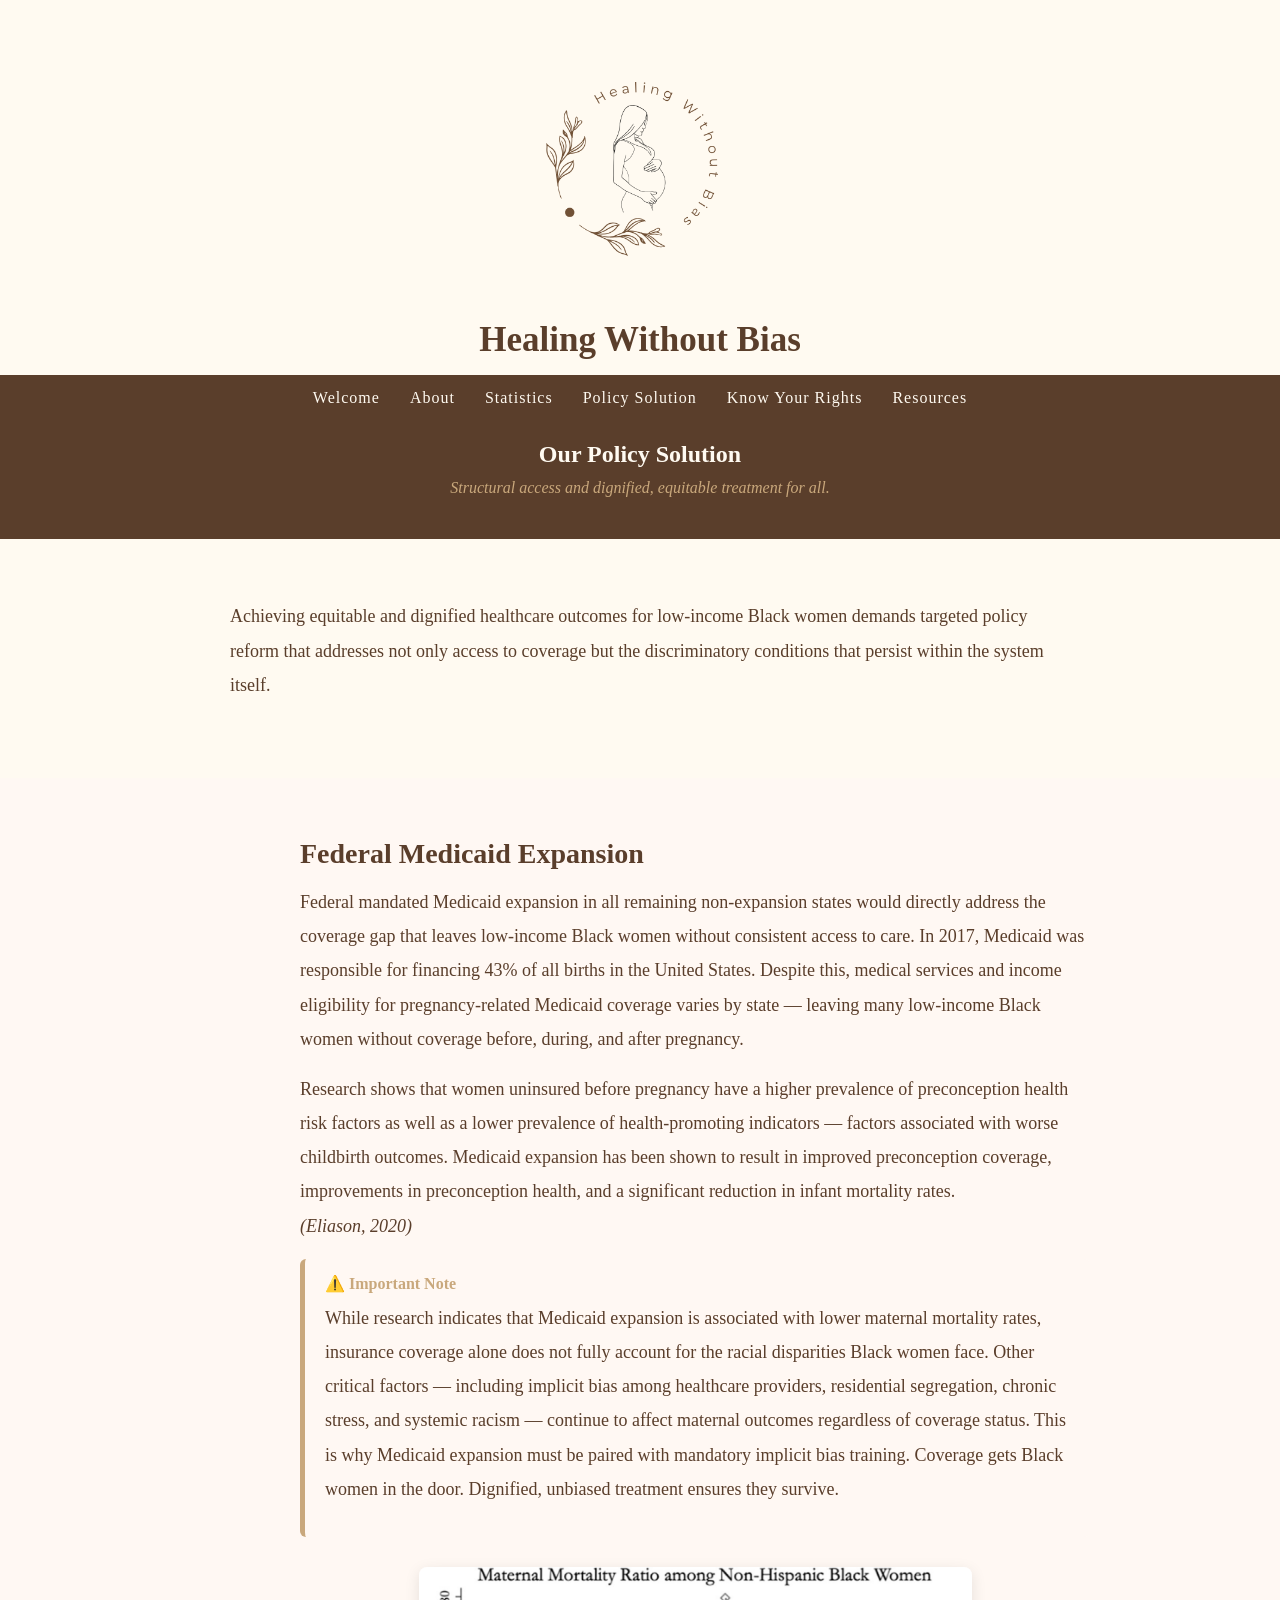
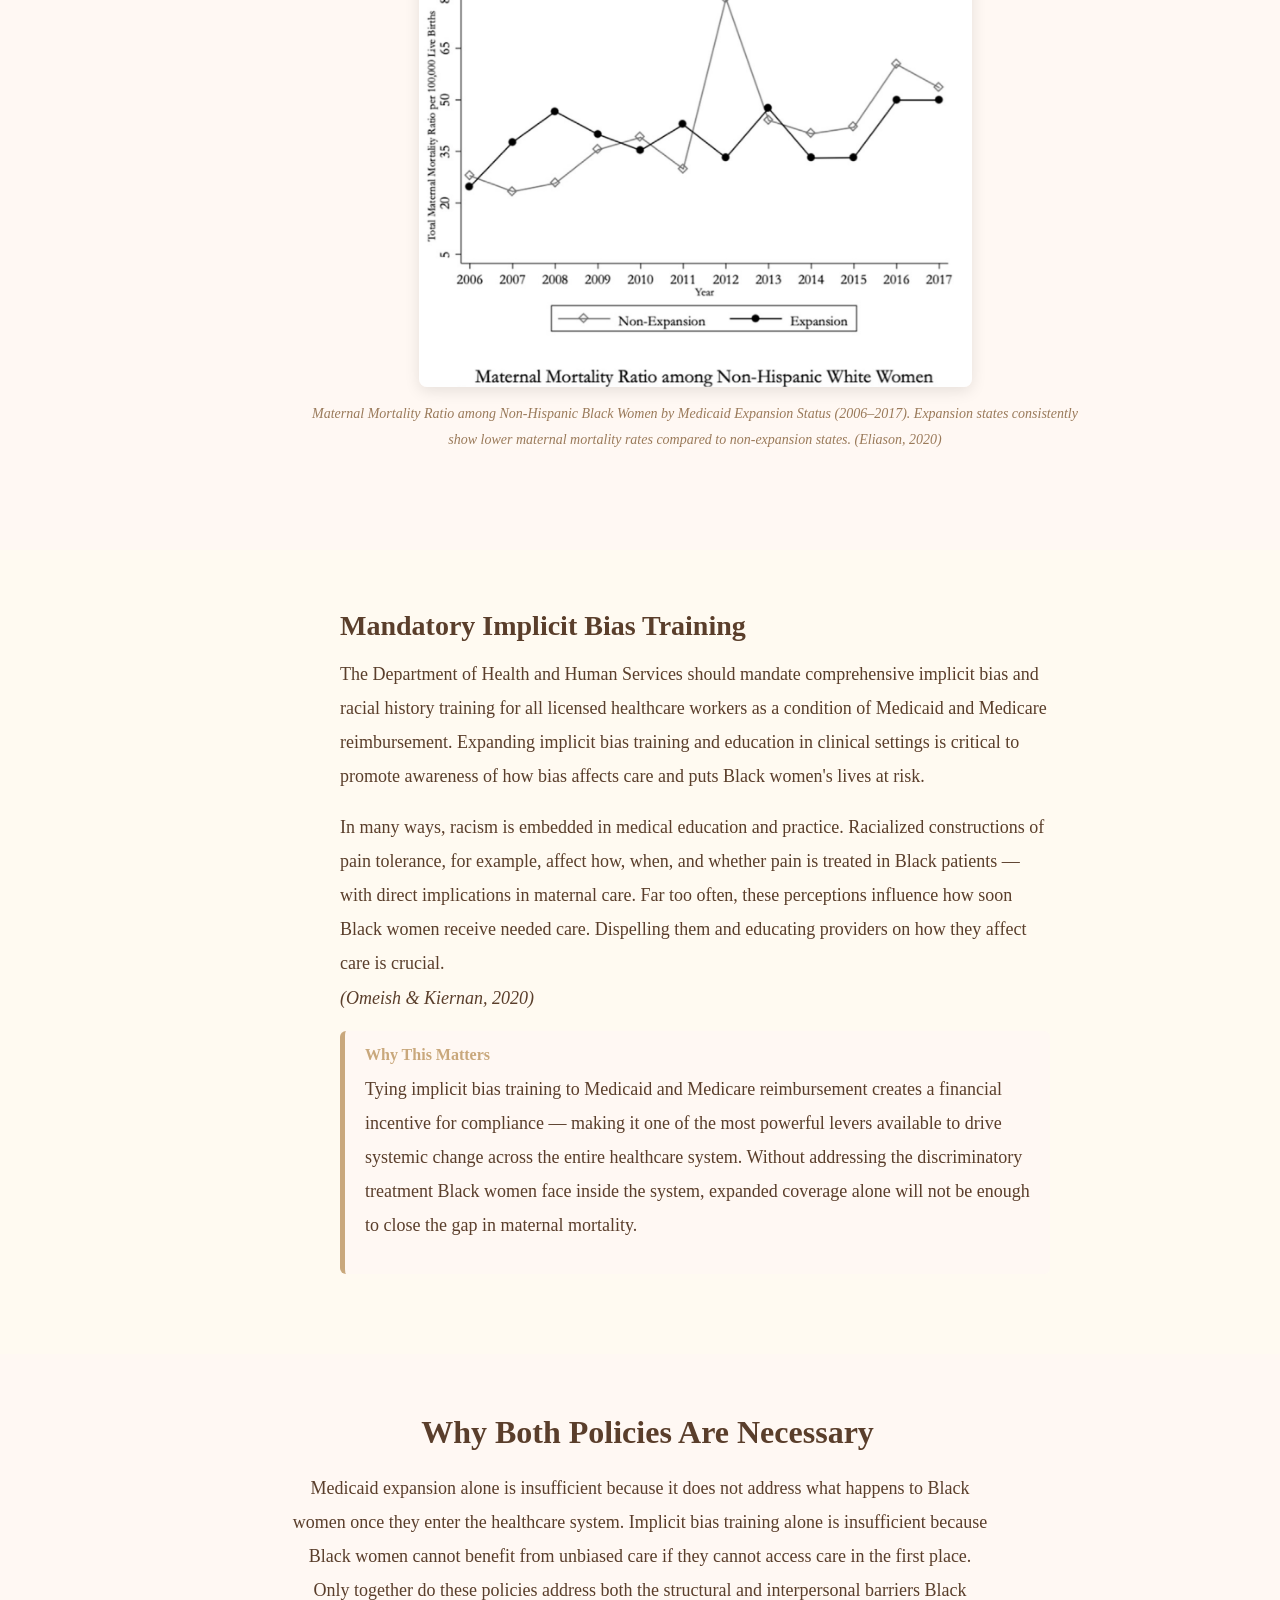
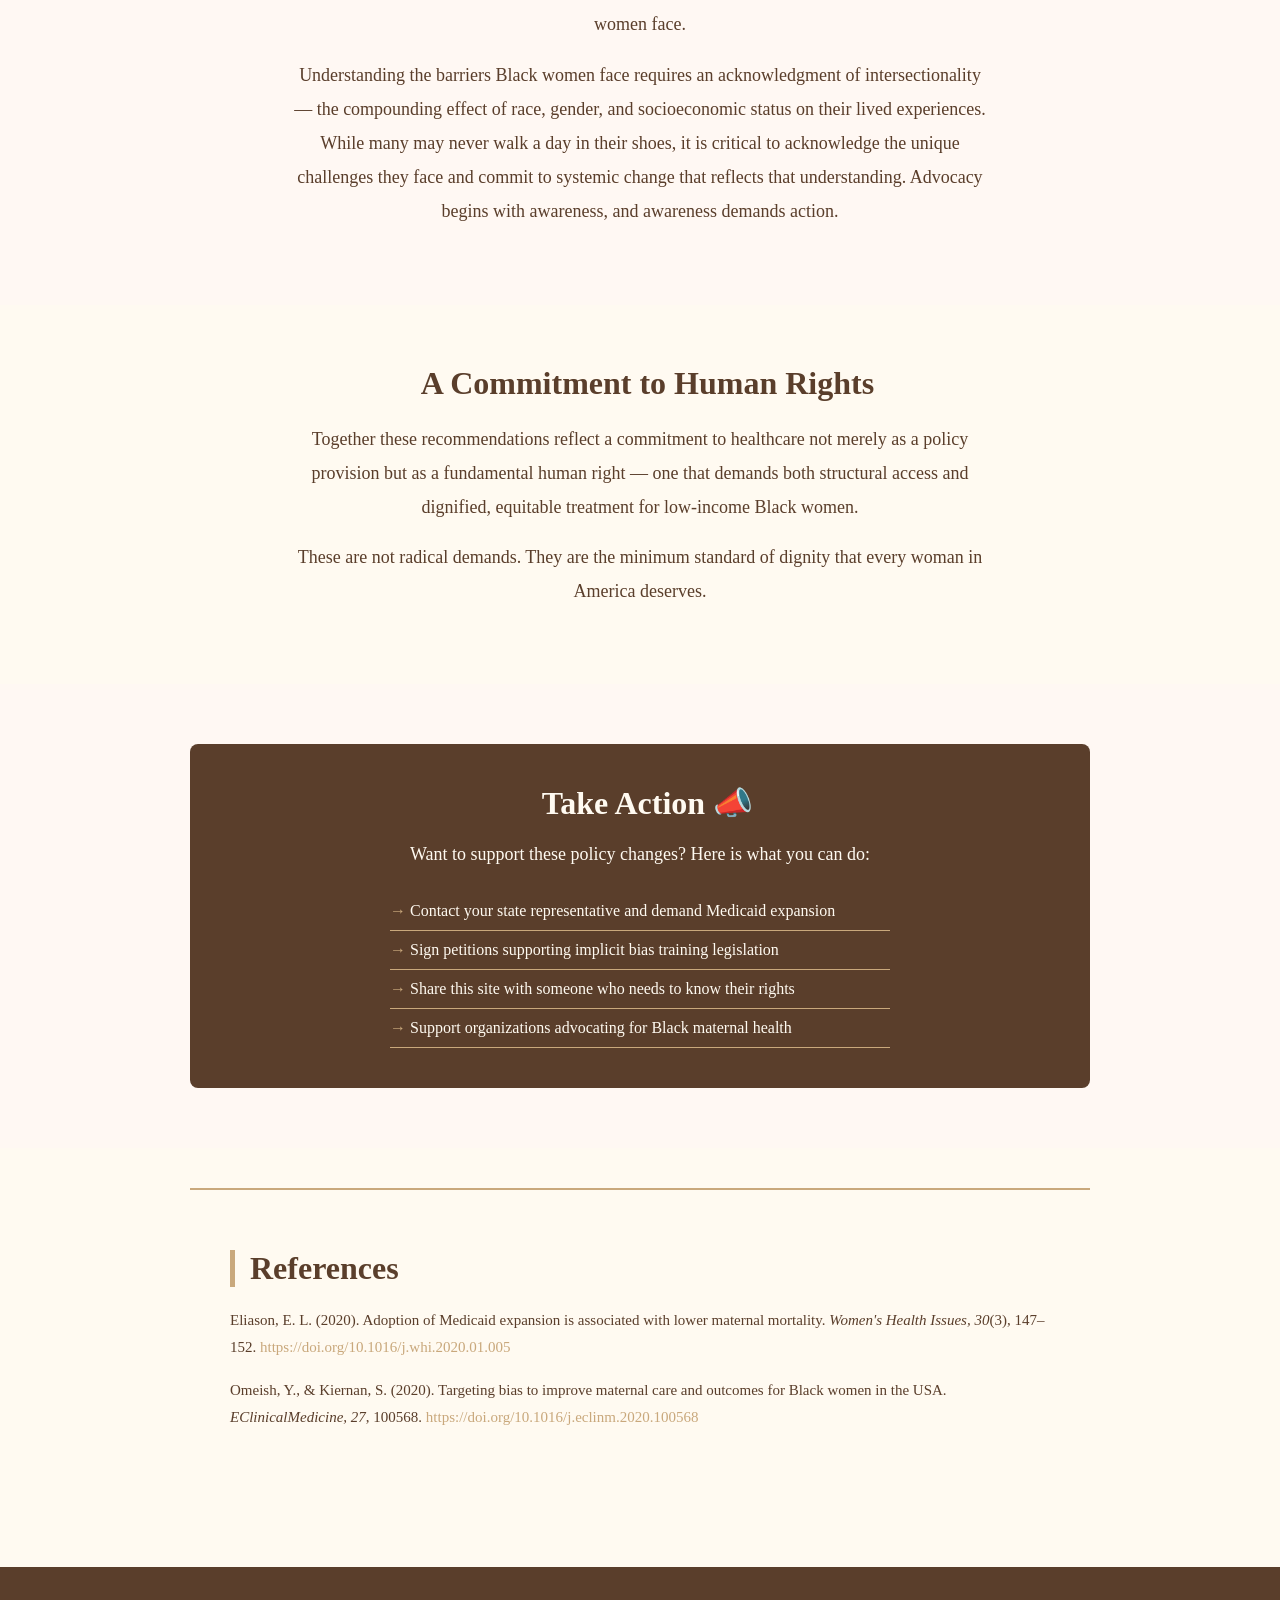
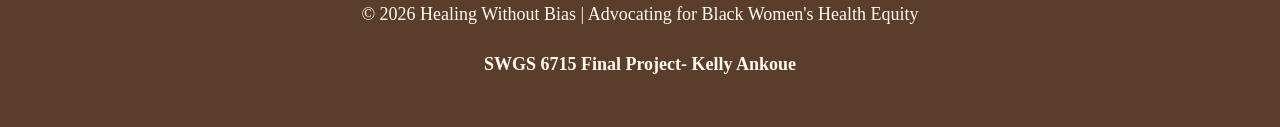
==== policy.html @ 62942cec "Final website" ====
<!DOCTYPE html>
<html lang="en">
<head>
  <meta charset="UTF-8">
  <meta name="viewport" content="width=device-width, initial-scale=1.0">
  <title>Policy Solution | Healing Without Bias</title>
  <link rel="stylesheet" href="styles.css">
</head>
<body>

  <!-- HEADER -->
  <div class="header">
    <img src="logo.png" alt="Healing Without Bias Logo">
    <h1>Healing Without Bias</h1>
  </div>

  <!-- NAV -->
  <nav>
    <a href="index.html">Welcome</a>
    <a href="index.html#about">About</a>
    <a href="statistics.html">Statistics</a>
    <a href="policy.html">Policy Solution</a>
    <a href="rights.html">Know Your Rights</a>
    <a href="resources.html">Resources</a>
  </nav>

  <!-- HERO -->
  <div class="hero">
    <h2>Our Policy Solution</h2>
    <p>Structural access and dignified, equitable treatment for all.</p>
  </div>

  <!-- INTRO -->
  <div class="section">
    <p>Achieving equitable and dignified healthcare outcomes for low-income 
    Black women demands targeted policy reform that addresses not only access 
    to coverage but the discriminatory conditions that persist within the 
    system itself.</p>
  </div>

  <!-- POLICY 1 -->
  <div class="section-alt">
    <div class="section">
      <div class="policy-card">
        <div class="policy-number"></div>
        <div class="policy-content">
          <h2>Federal Medicaid Expansion</h2>
          <p>Federal mandated Medicaid expansion in all remaining 
          non-expansion states would directly address the coverage gap 
          that leaves low-income Black women without consistent access 
          to care. In 2017, Medicaid was responsible for financing 43% 
          of all births in the United States. Despite this, medical 
          services and income eligibility for pregnancy-related Medicaid 
          coverage varies by state — leaving many low-income Black women 
          without coverage before, during, and after pregnancy.</p>

          <p>Research shows that women uninsured before pregnancy have 
          a higher prevalence of preconception health risk factors as 
          well as a lower prevalence of health-promoting indicators — 
          factors associated with worse childbirth outcomes. Medicaid 
          expansion has been shown to result in improved preconception 
          coverage, improvements in preconception health, and a 
          significant reduction in infant mortality rates.
          <br><em>(Eliason, 2020)</em></p>

          <div class="policy-impact">
            <h3>⚠️ Important Note</h3>
            <p>While research indicates that Medicaid expansion is 
            associated with lower maternal mortality rates, insurance 
            coverage alone does not fully account for the racial 
            disparities Black women face. Other critical factors — 
            including implicit bias among healthcare providers, 
            residential segregation, chronic stress, and systemic 
            racism — continue to affect maternal outcomes regardless 
            of coverage status. This is why Medicaid expansion must 
            be paired with mandatory implicit bias training. Coverage 
            gets Black women in the door. Dignified, unbiased treatment 
            ensures they survive.</p>
          </div>

          <!-- GRAPH -->
          <div class="graph-container">
            <img src="graph.png" alt="Maternal Mortality Ratio among 
            Non-Hispanic Black Women — Expansion vs Non-Expansion States" 
            class="graph-image">
            <p class="graph-caption"> Maternal Mortality Ratio 
            among Non-Hispanic Black Women by Medicaid Expansion Status 
            (2006–2017). Expansion states consistently show lower maternal 
            mortality rates compared to non-expansion states. 
            <em>(Eliason, 2020)</em></p>
          </div>

        </div>
      </div>
    </div>
  </div>

  <!-- POLICY 2 -->
  <div class="section">
    <div class="policy-card">
      <div class="policy-number"></div>
      <div class="policy-content">
        <h2>Mandatory Implicit Bias Training</h2>
        <p>The Department of Health and Human Services should mandate 
        comprehensive implicit bias and racial history training for all 
        licensed healthcare workers as a condition of Medicaid and Medicare 
        reimbursement. Expanding implicit bias training and education in 
        clinical settings is critical to promote awareness of how bias 
        affects care and puts Black women's lives at risk.</p>

        <p>In many ways, racism is embedded in medical education and 
        practice. Racialized constructions of pain tolerance, for example, 
        affect how, when, and whether pain is treated in Black patients — 
        with direct implications in maternal care. Far too often, these 
        perceptions influence how soon Black women receive needed care. 
        Dispelling them and educating providers on how they affect care 
        is crucial.
        <br><em>(Omeish & Kiernan, 2020)</em></p>

        <div class="policy-impact">
          <h3>Why This Matters</h3>
          <p>Tying implicit bias training to Medicaid and Medicare 
          reimbursement creates a financial incentive for compliance — 
          making it one of the most powerful levers available to drive 
          systemic change across the entire healthcare system. Without 
          addressing the discriminatory treatment Black women face inside 
          the system, expanded coverage alone will not be enough to 
          close the gap in maternal mortality.</p>
        </div>
      </div>
    </div>
  </div>

  <!-- ANALYSIS -->
  <div class="section-alt">
    <div class="section">
      <div class="policy-closing">
        <h2>Why Both Policies Are Necessary</h2>
        <p>Medicaid expansion alone is insufficient because it does not 
        address what happens to Black women once they enter the healthcare 
        system. Implicit bias training alone is insufficient because Black 
        women cannot benefit from unbiased care if they cannot access care 
        in the first place. Only together do these policies address both 
        the structural and interpersonal barriers Black women face.</p>

        <p>Understanding the barriers Black women face requires an 
        acknowledgment of intersectionality — the compounding effect of 
        race, gender, and socioeconomic status on their lived experiences. 
        While many may never walk a day in their shoes, it is critical to 
        acknowledge the unique challenges they face and commit to systemic 
        change that reflects that understanding. Advocacy begins with 
        awareness, and awareness demands action.</p>
      </div>
    </div>
  </div>

  <!-- CLOSING STATEMENT -->
  <div class="section">
    <div class="policy-closing">
      <h2>A Commitment to Human Rights</h2>
      <p>Together these recommendations reflect a commitment to healthcare 
      not merely as a policy provision but as a fundamental human right — 
      one that demands both structural access and dignified, equitable 
      treatment for low-income Black women.</p>
      <p>These are not radical demands. They are the minimum standard 
      of dignity that every woman in America deserves.</p>
    </div>
  </div>

  <!-- CALL TO ACTION -->
  <div class="section-alt">
    <div class="section">
      <div class="cta-box">
        <h2>Take Action 📣</h2>
        <p>Want to support these policy changes? Here is what you can do:</p>
        <ul class="cta-list">
          <li>Contact your state representative and demand Medicaid expansion</li>
          <li>Sign petitions supporting implicit bias training legislation</li>
          <li>Share this site with someone who needs to know their rights</li>
          <li>Support organizations advocating for Black maternal health</li>
        </ul>
      </div>
    </div>
  </div>

  <!-- REFERENCES -->
  <div class="section references">
    <h2>References</h2>

    <p>Eliason, E. L. (2020). Adoption of Medicaid expansion is associated 
    with lower maternal mortality. <em>Women's Health Issues, 30</em>(3), 
    147–152. 
    <a href="https://doi.org/10.1016/j.whi.2020.01.005" target="_blank">
    https://doi.org/10.1016/j.whi.2020.01.005</a></p>

    <p>Omeish, Y., & Kiernan, S. (2020). Targeting bias to improve maternal 
    care and outcomes for Black women in the USA. 
    <em>EClinicalMedicine, 27</em>, 100568. 
    <a href="https://doi.org/10.1016/j.eclinm.2020.100568" target="_blank">
    https://doi.org/10.1016/j.eclinm.2020.100568</a></p>

  </div>

  <!-- FOOTER -->
  <footer>
    <p>© 2026 Healing Without Bias | Advocating for Black Women's Health Equity</p>
      <p><strong>SWGS 6715 Final Project- Kelly Ankoue</strong></p>
  </footer>

</body>
</html>
---- styles.css ----
* {
  margin: 0;
  padding: 0;
  box-sizing: border-box;
}

body {
  background-color: #fffaf1;
  font-family: Georgia, serif;
  color: #5a3e2b;
}

/* HEADER */
.header {
  display: flex;
  align-items: center;
  justify-content: center;
  flex-direction: column;
  gap: 5px;
  padding: 15px;
}

.header img {
  width: 300px;
  height: 300px;
  margin: 0;
}

.header h1 {
  font-size: 35px;
  margin: 0;
  text-align: center;
}

/* NAV */
nav {
  background-color: #5a3e2b;
  padding: 14px 40px;
  display: flex;
  gap: 30px;
  justify-content: center;
  position: sticky;   /* ← nav stays at top when scrolling */
  top: 0;
  z-index: 100;
}

nav a {
  color: #fffaf1;
  text-decoration: none;
  font-size: 16px;
  letter-spacing: 1px;
}

nav a:hover {
  color: #c9a87c;
  border-bottom: 2px solid #c9a87c;  /* ← underline on hover */
}

/* HERO BANNER */
.hero {
  background-color: #5a3e2b;
  padding: 20px 20px;
  text-align: center;
  color: #fffaf1;
}

.hero h2 {
  font-size: 24px;
  margin-bottom: 5px;
  color: #fffaf1;
}

.hero p {
  font-size: 16px;
  color: #c9a87c;
  font-style: italic;
}

/* WELCOME */
#Welcome {
  text-align: center;
  padding: 50px 40px 30px 40px;
  max-width: 800px;
  margin: 0 auto;
  border-bottom: 1px solid #c9a87c;
}

#Welcome p {
  font-size: 20px;
  line-height: 1.9;
  color: #5a3e2b;
  font-style: italic;
}

/* IMAGE */
.image-container {
  width: 100%;
  overflow: hidden;
}

.home-image {
  width: 30%;
  height: auto;
  display: block;
  margin: 30px auto;
  border-radius: 8px;
  box-shadow: 0 4px 15px rgba(0,0,0,0.15);
}

/* SECTIONS */
.section {
  padding: 60px 40px;
  max-width: 900px;
  margin: 0 auto;
}

.section h2 {
  font-size: 32px;
  font-weight: bold;
  color: #5a3e2b;
  border-left: 5px solid #c9a87c;
  padding-left: 15px;
  margin-bottom: 25px;
}

/* ALTERNATING SECTION BACKGROUND */
.section-alt {
  background-color: #fff8f3;
  padding: 60px 40px;
}

.section-alt .section {
  padding: 0;
}

/* PARAGRAPHS */
p {
  line-height: 1.9;
  margin-bottom: 16px;
  font-size: 18px;
}

/* FOOTER */
footer {
  background-color: #5a3e2b;
  color: #fffaf1;
  text-align: center;
  padding: 30px;
  font-size: 14px;
  margin-top: 60px;
  line-height: 2;
}

footer a {
  color: #c9a87c;
  text-decoration: none;
}

/* STATS GRID */
.stats-grid {
  display: flex;
  flex-wrap: wrap;
  gap: 20px;
  margin-top: 20px;
}

.stat-card {
  background-color: #fff8f3;
  border-left: 5px solid #c9a87c;
  padding: 20px;
  flex: 1 1 250px;
  border-radius: 6px;
  box-shadow: 0 2px 10px rgba(0,0,0,0.08);
}

.stat-card h3 {
  font-size: 32px;
  color: #c9a87c;
  margin-bottom: 10px;
}

.stat-card p {
  font-size: 15px;
  margin: 0;
  line-height: 1.7;
}

.stat-card em {
  font-size: 13px;
  color: #9a7a5a;
}

/* REFERENCES */
.references {
  border-top: 2px solid #c9a87c;
  margin-top: 40px;
}

.references h2 {
  margin-bottom: 20px;
}

.references p {
  font-size: 15px;
  margin-bottom: 16px;
  line-height: 1.8;
}

.references a {
  color: #c9a87c;
  text-decoration: none;
}

.references a:hover {
  text-decoration: underline;
}

/* POLICY CARDS */
.policy-card {
  display: flex;
  gap: 30px;
  align-items: flex-start;
  margin-bottom: 20px;
}

.policy-number {
  font-size: 60px;
  font-weight: bold;
  color: #c9a87c;
  line-height: 1;
  min-width: 80px;
}

.policy-content h2 {
  font-size: 28px;
  margin-bottom: 15px;
  border-left: none;
  padding-left: 0;
}

.policy-impact {
  background-color: #fff8f3;
  border-left: 5px solid #c9a87c;
  padding: 15px 20px;
  margin-top: 15px;
  border-radius: 6px;
}

.policy-impact h3 {
  font-size: 16px;
  margin-bottom: 8px;
  color: #c9a87c;
}

/* GRAPH */
.graph-container {
  margin-top: 30px;
  text-align: center;
}

.graph-image {
  width: 70%;
  height: auto;
  border-radius: 8px;
  box-shadow: 0 4px 15px rgba(0,0,0,0.1);
}

.graph-caption {
  font-size: 14px;
  color: #9a7a5a;
  font-style: italic;
  margin-top: 10px;
  text-align: center;
}

/* POLICY CLOSING */
.policy-closing {
  text-align: center;
  max-width: 700px;
  margin: 0 auto;
}

.policy-closing h2 {
  border-left: none;
  text-align: center;
  margin-bottom: 20px;
}

/* CALL TO ACTION */
.cta-box {
  background-color: #5a3e2b;
  color: #fffaf1;
  padding: 40px;
  border-radius: 8px;
  text-align: center;
}

.cta-box h2 {
  color: #fffaf1;
  border-left: none;
  text-align: center;
  margin-bottom: 15px;
}

.cta-box p {
  color: #fffaf1;
  margin-bottom: 20px;
}

.cta-list {
  list-style: none;
  text-align: left;
  max-width: 500px;
  margin: 0 auto;
}

.cta-list li {
  padding: 10px 0;
  border-bottom: 1px solid #c9a87c;
  color: #fffaf1;
  font-size: 16px;
}

.cta-list li::before {
  content: "→ ";
  color: #c9a87c;
}

/* RESOURCE GRID */
.resource-grid {
  display: flex;
  flex-wrap: wrap;
  gap: 20px;
  margin-top: 20px;
}

.resource-card {
  background-color: #fff8f3;
  border-left: 5px solid #c9a87c;
  padding: 20px;
  flex: 1 1 250px;
  border-radius: 6px;
  box-shadow: 0 2px 10px rgba(0,0,0,0.08);
}

.resource-card h3 {
  font-size: 18px;
  margin-bottom: 10px;
  color: #5a3e2b;
}

.resource-card p {
  font-size: 15px;
  line-height: 1.7;
  margin-bottom: 10px;
}

.resource-link {
  color: #c9a87c;
  text-decoration: none;
  font-weight: bold;
  font-size: 15px;
}

.resource-link:hover {
  text-decoration: underline;
}
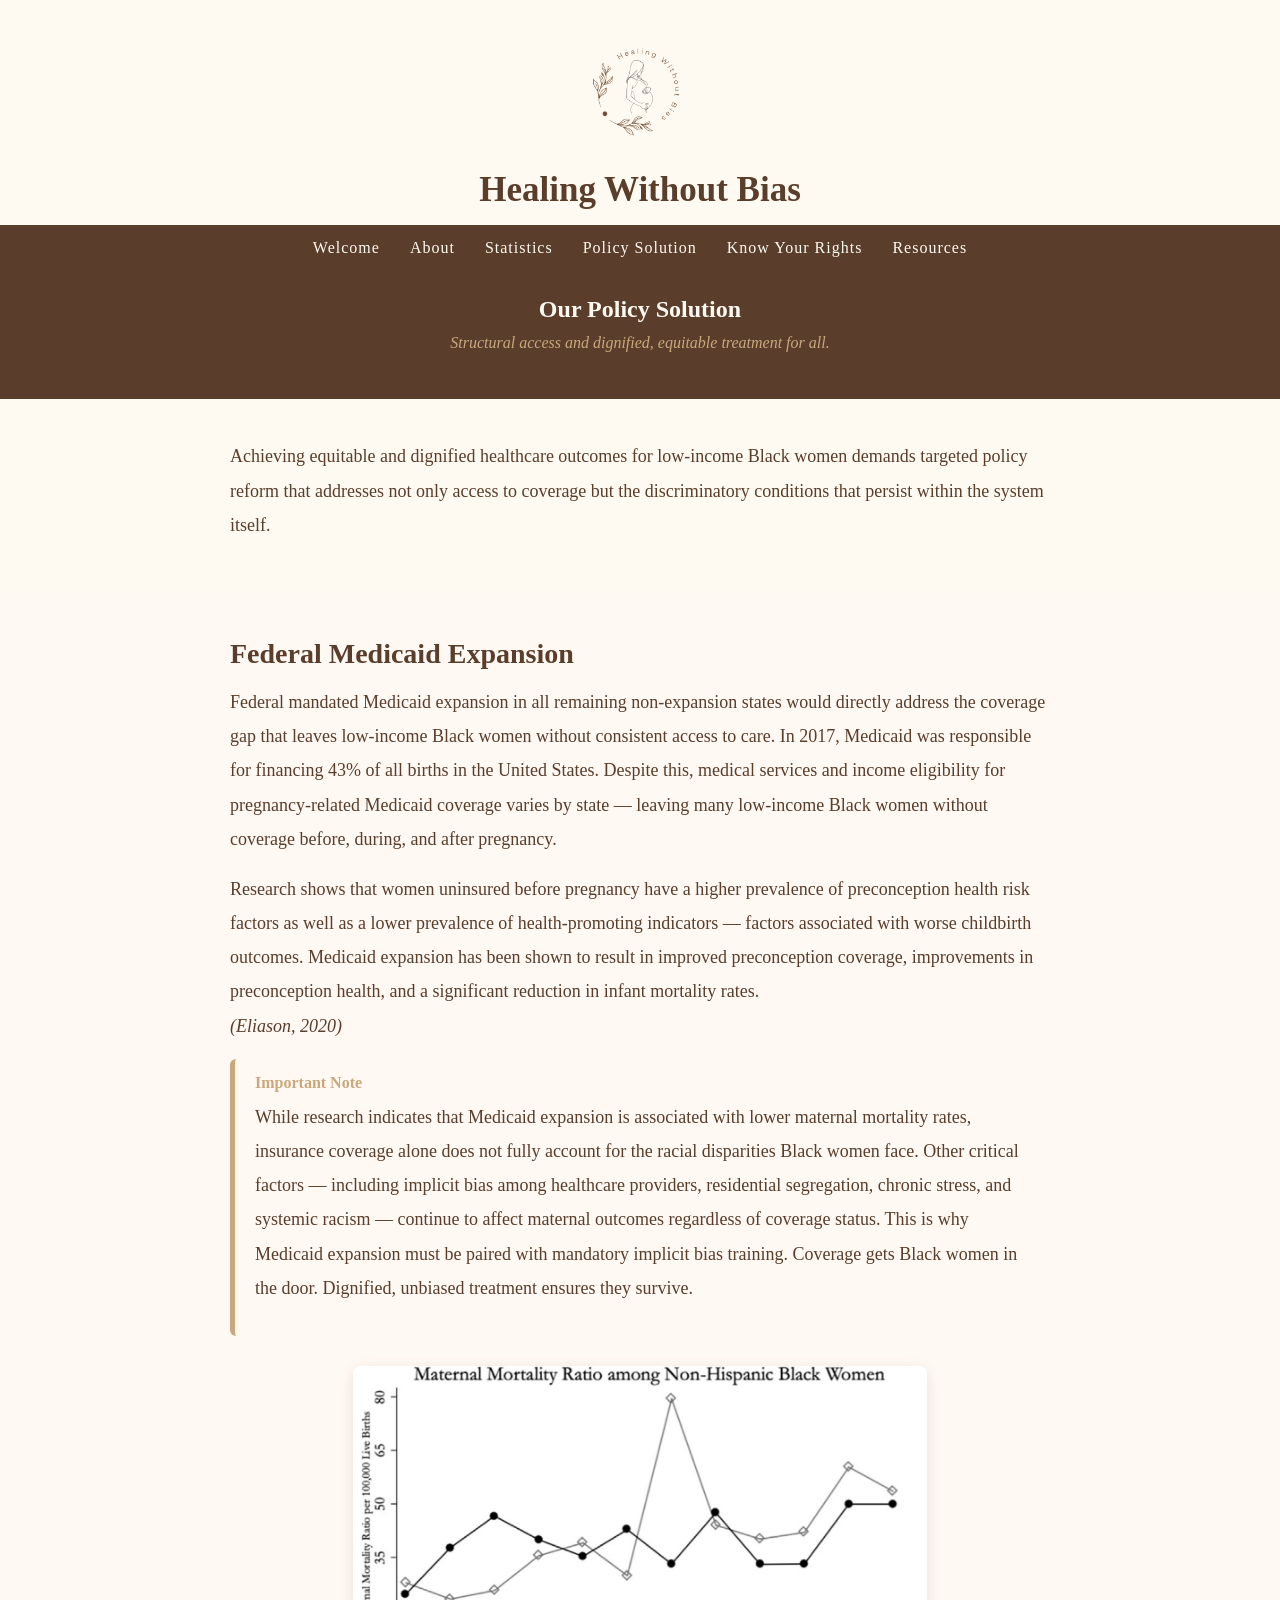
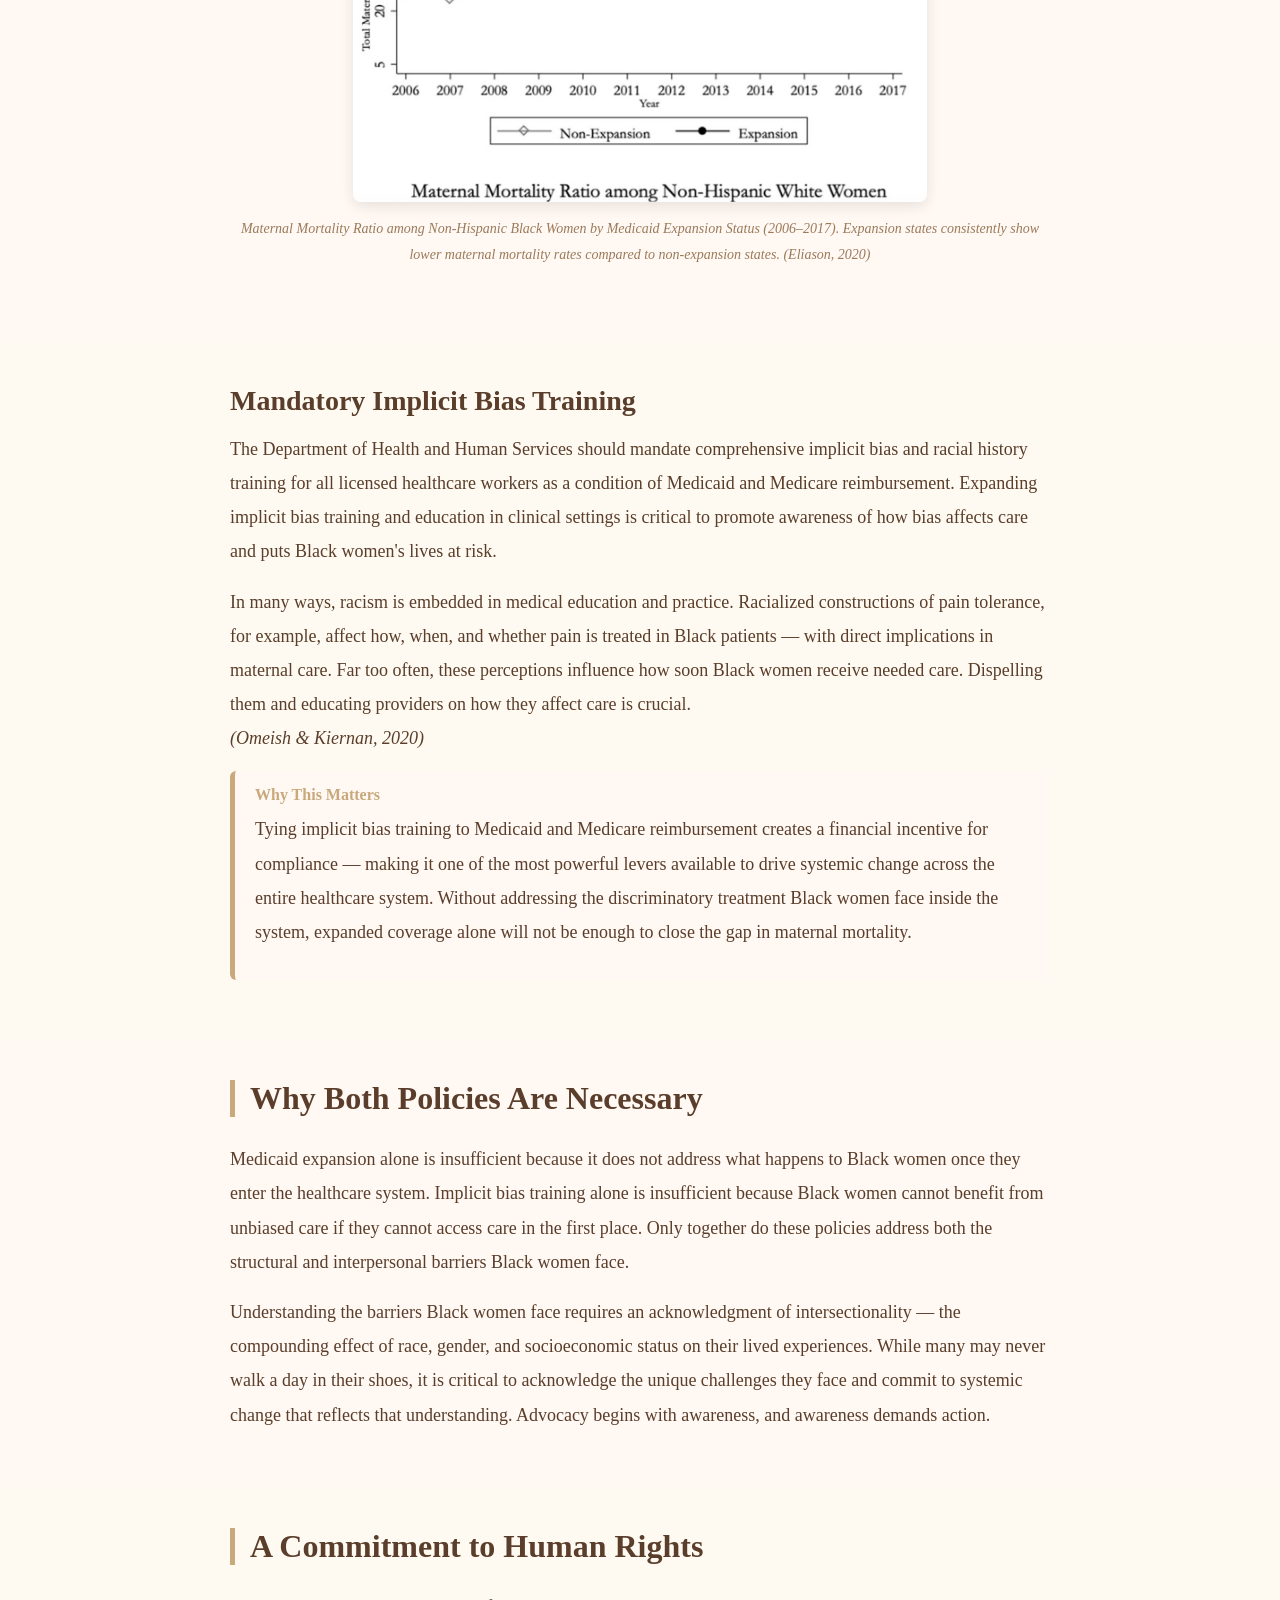
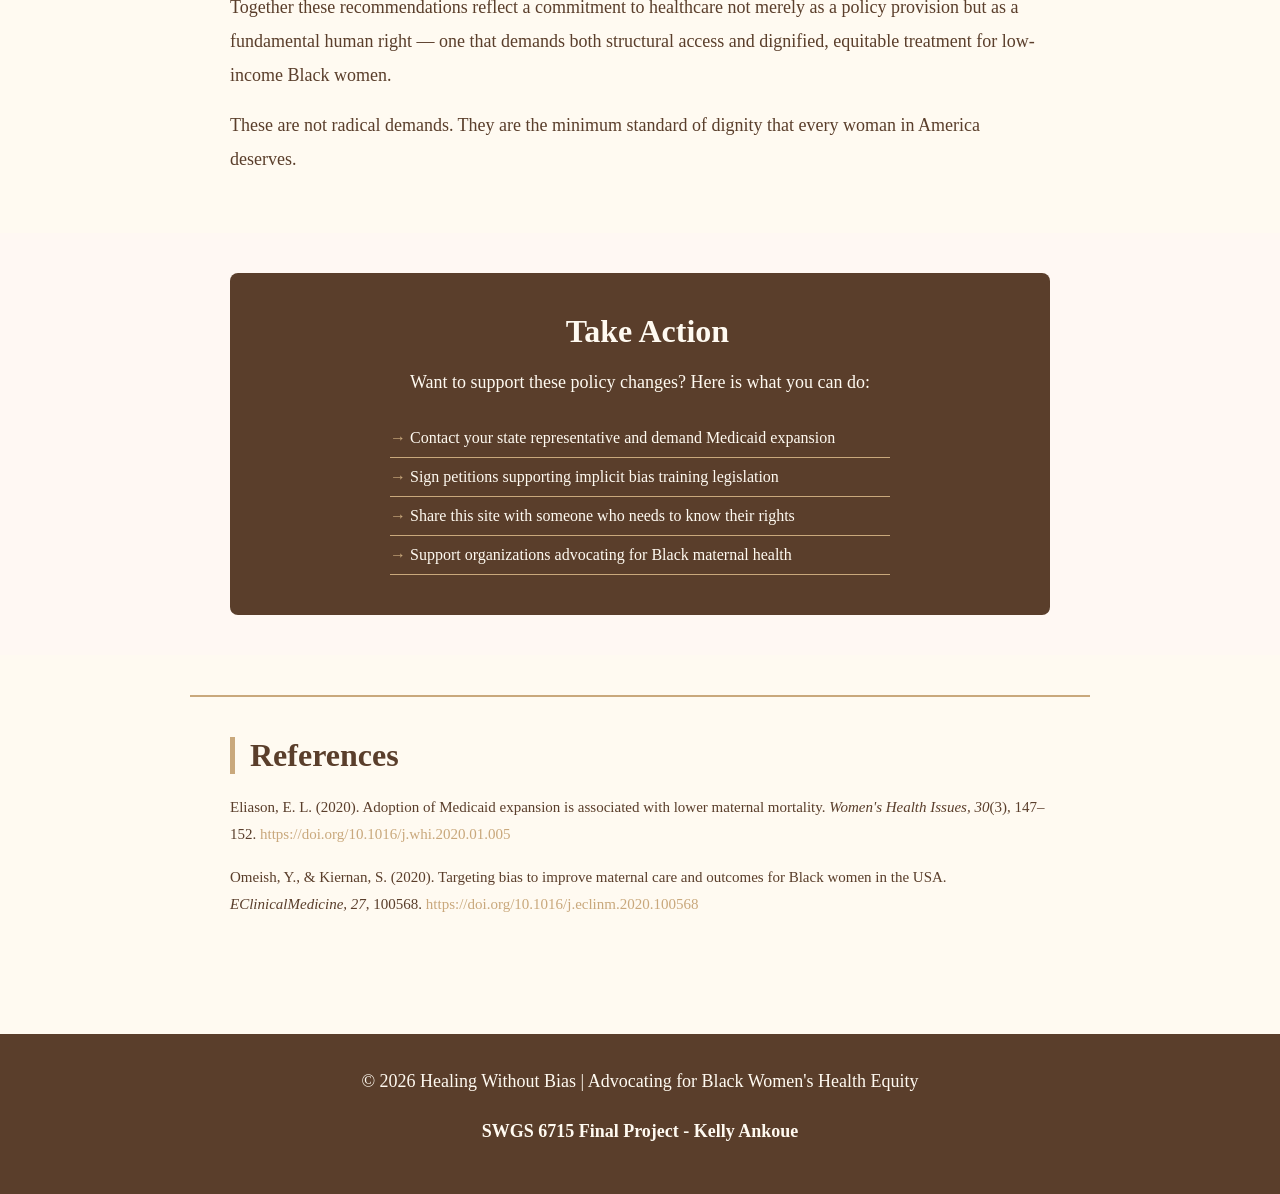
==== commit ef2e1c31: "Fixed policy page alignment" ====
--- a/policy.html
+++ b/policy.html
@@ -42,7 +42,6 @@
   <div class="section-alt">
     <div class="section">
       <div class="policy-card">
-        <div class="policy-number"></div>
         <div class="policy-content">
           <h2>Federal Medicaid Expansion</h2>
           <p>Federal mandated Medicaid expansion in all remaining 
@@ -64,7 +63,7 @@
           <br><em>(Eliason, 2020)</em></p>
 
           <div class="policy-impact">
-            <h3>⚠️ Important Note</h3>
+            <h3>Important Note</h3>
             <p>While research indicates that Medicaid expansion is 
             associated with lower maternal mortality rates, insurance 
             coverage alone does not fully account for the racial 
@@ -83,7 +82,7 @@
             <img src="graph.png" alt="Maternal Mortality Ratio among 
             Non-Hispanic Black Women — Expansion vs Non-Expansion States" 
             class="graph-image">
-            <p class="graph-caption"> Maternal Mortality Ratio 
+            <p class="graph-caption">Maternal Mortality Ratio 
             among Non-Hispanic Black Women by Medicaid Expansion Status 
             (2006–2017). Expansion states consistently show lower maternal 
             mortality rates compared to non-expansion states. 
@@ -98,7 +97,6 @@
   <!-- POLICY 2 -->
   <div class="section">
     <div class="policy-card">
-      <div class="policy-number"></div>
       <div class="policy-content">
         <h2>Mandatory Implicit Bias Training</h2>
         <p>The Department of Health and Human Services should mandate 
@@ -134,44 +132,40 @@
   <!-- ANALYSIS -->
   <div class="section-alt">
     <div class="section">
-      <div class="policy-closing">
-        <h2>Why Both Policies Are Necessary</h2>
-        <p>Medicaid expansion alone is insufficient because it does not 
-        address what happens to Black women once they enter the healthcare 
-        system. Implicit bias training alone is insufficient because Black 
-        women cannot benefit from unbiased care if they cannot access care 
-        in the first place. Only together do these policies address both 
-        the structural and interpersonal barriers Black women face.</p>
-
-        <p>Understanding the barriers Black women face requires an 
-        acknowledgment of intersectionality — the compounding effect of 
-        race, gender, and socioeconomic status on their lived experiences. 
-        While many may never walk a day in their shoes, it is critical to 
-        acknowledge the unique challenges they face and commit to systemic 
-        change that reflects that understanding. Advocacy begins with 
-        awareness, and awareness demands action.</p>
-      </div>
+      <h2>Why Both Policies Are Necessary</h2>
+      <p>Medicaid expansion alone is insufficient because it does not 
+      address what happens to Black women once they enter the healthcare 
+      system. Implicit bias training alone is insufficient because Black 
+      women cannot benefit from unbiased care if they cannot access care 
+      in the first place. Only together do these policies address both 
+      the structural and interpersonal barriers Black women face.</p>
+
+      <p>Understanding the barriers Black women face requires an 
+      acknowledgment of intersectionality — the compounding effect of 
+      race, gender, and socioeconomic status on their lived experiences. 
+      While many may never walk a day in their shoes, it is critical to 
+      acknowledge the unique challenges they face and commit to systemic 
+      change that reflects that understanding. Advocacy begins with 
+      awareness, and awareness demands action.</p>
     </div>
   </div>
 
   <!-- CLOSING STATEMENT -->
   <div class="section">
-    <div class="policy-closing">
-      <h2>A Commitment to Human Rights</h2>
-      <p>Together these recommendations reflect a commitment to healthcare 
-      not merely as a policy provision but as a fundamental human right — 
-      one that demands both structural access and dignified, equitable 
-      treatment for low-income Black women.</p>
-      <p>These are not radical demands. They are the minimum standard 
-      of dignity that every woman in America deserves.</p>
-    </div>
+    <h2>A Commitment to Human Rights</h2>
+    <p>Together these recommendations reflect a commitment to healthcare 
+    not merely as a policy provision but as a fundamental human right — 
+    one that demands both structural access and dignified, equitable 
+    treatment for low-income Black women.</p>
+    <p>These are not radical demands. They are the minimum standard 
+    of dignity that every woman in America deserves.</p>
   </div>
 
   <!-- CALL TO ACTION -->
   <div class="section-alt">
     <div class="section">
       <div class="cta-box">
-        <h2>Take Action 📣</h2>
+        <h2>Take Action</h2>
         <p>Want to support these policy changes? Here is what you can do:</p>
         <ul class="cta-list">
           <li>Contact your state representative and demand Medicaid expansion</li>
@@ -204,7 +198,7 @@
   <!-- FOOTER -->
   <footer>
     <p>© 2026 Healing Without Bias | Advocating for Black Women's Health Equity</p>
-      <p><strong>SWGS 6715 Final Project- Kelly Ankoue</strong></p>
+    <p><strong>SWGS 6715 Final Project - Kelly Ankoue</strong></p>
   </footer>
 
 </body>
--- a/styles.css
+++ b/styles.css
@@ -21,8 +21,8 @@
 }
 
 .header img {
-  width: 300px;
-  height: 300px;
+  width: 150px;
+  height: 150px;
   margin: 0;
 }
 
@@ -39,7 +39,7 @@
   display: flex;
   gap: 30px;
   justify-content: center;
-  position: sticky;   /* ← nav stays at top when scrolling */
+  position: sticky;
   top: 0;
   z-index: 100;
 }
@@ -53,13 +53,13 @@
 
 nav a:hover {
   color: #c9a87c;
-  border-bottom: 2px solid #c9a87c;  /* ← underline on hover */
-}
-
-/* HERO BANNER */
+  border-bottom: 2px solid #c9a87c;
+}
+
+/* HERO */
 .hero {
   background-color: #5a3e2b;
-  padding: 20px 20px;
+  padding: 25px 40px;
   text-align: center;
   color: #fffaf1;
 }
@@ -102,16 +102,32 @@
   width: 30%;
   height: auto;
   display: block;
-  margin: 30px auto;
+  margin: 20px auto;
   border-radius: 8px;
   box-shadow: 0 4px 15px rgba(0,0,0,0.15);
 }
 
+.image-credit {
+  font-size: 12px;
+  color: #9a7a5a;
+  font-style: italic;
+  text-align: center;
+  margin-top: 5px;
+  padding: 0 40px;
+  margin-bottom: 10px;
+}
+
+.image-credit a {
+  color: #c9a87c;
+  text-decoration: none;
+}
+
 /* SECTIONS */
 .section {
-  padding: 60px 40px;
+  padding: 40px;
   max-width: 900px;
   margin: 0 auto;
+  width: 100%;
 }
 
 .section h2 {
@@ -126,11 +142,15 @@
 /* ALTERNATING SECTION BACKGROUND */
 .section-alt {
   background-color: #fff8f3;
-  padding: 60px 40px;
+  padding: 0;
+  width: 100%;
 }
 
 .section-alt .section {
-  padding: 0;
+  padding: 40px;
+  max-width: 900px;
+  margin: 0 auto;
+  width: 100%;
 }
 
 /* PARAGRAPHS */
@@ -138,22 +158,6 @@
   line-height: 1.9;
   margin-bottom: 16px;
   font-size: 18px;
-}
-
-/* FOOTER */
-footer {
-  background-color: #5a3e2b;
-  color: #fffaf1;
-  text-align: center;
-  padding: 30px;
-  font-size: 14px;
-  margin-top: 60px;
-  line-height: 2;
-}
-
-footer a {
-  color: #c9a87c;
-  text-decoration: none;
 }
 
 /* STATS GRID */
@@ -221,6 +225,7 @@
   gap: 30px;
   align-items: flex-start;
   margin-bottom: 20px;
+  width: 100%;
 }
 
 .policy-number {
@@ -275,14 +280,15 @@
 
 /* POLICY CLOSING */
 .policy-closing {
-  text-align: center;
+  text-align: left;
   max-width: 700px;
   margin: 0 auto;
 }
 
 .policy-closing h2 {
-  border-left: none;
-  text-align: center;
+  border-left: 5px solid #c9a87c;
+  padding-left: 15px;
+  text-align: left;
   margin-bottom: 20px;
 }
 
@@ -322,6 +328,108 @@
 }
 
 .cta-list li::before {
+  content: "→ ";
+  color: #c9a87c;
+}
+
+/* RIGHTS GRID */
+.rights-grid {
+  display: flex;
+  flex-wrap: wrap;
+  gap: 20px;
+  margin-top: 20px;
+}
+
+.rights-card {
+  background-color: #fffaf1;
+  border-left: 5px solid #c9a87c;
+  padding: 20px;
+  flex: 1 1 250px;
+  border-radius: 6px;
+  box-shadow: 0 2px 10px rgba(0,0,0,0.08);
+}
+
+.rights-card h3 {
+  font-size: 18px;
+  margin-bottom: 10px;
+  color: #5a3e2b;
+}
+
+.rights-card p {
+  font-size: 15px;
+  margin: 0;
+  line-height: 1.7;
+}
+
+/* STEPS */
+.steps-list {
+  margin-top: 30px;
+}
+
+.step {
+  display: flex;
+  gap: 20px;
+  align-items: flex-start;
+  margin-bottom: 30px;
+  padding-bottom: 30px;
+  border-bottom: 1px solid #e8d8c8;
+}
+
+.step-number {
+  font-size: 40px;
+  font-weight: bold;
+  color: #c9a87c;
+  min-width: 60px;
+  line-height: 1;
+}
+
+.step-content h3 {
+  font-size: 20px;
+  margin-bottom: 10px;
+  color: #5a3e2b;
+}
+
+.step-content a {
+  color: #c9a87c;
+  text-decoration: none;
+}
+
+.step-content a:hover {
+  text-decoration: underline;
+}
+
+/* EMERGENCY BOX */
+.emergency-box {
+  background-color: #5a3e2b;
+  color: #fffaf1;
+  padding: 40px;
+  border-radius: 8px;
+}
+
+.emergency-box h2 {
+  color: #fffaf1;
+  border-left: none;
+  margin-bottom: 15px;
+}
+
+.emergency-box p {
+  color: #fffaf1;
+  margin-bottom: 15px;
+}
+
+.emergency-list {
+  list-style: none;
+}
+
+.emergency-list li {
+  padding: 10px 0;
+  border-bottom: 1px solid #c9a87c;
+  color: #fffaf1;
+  font-size: 16px;
+  line-height: 1.7;
+}
+
+.emergency-list li::before {
   content: "→ ";
   color: #c9a87c;
 }
@@ -364,4 +472,47 @@
 
 .resource-link:hover {
   text-decoration: underline;
+}
+
+.tips-list {
+  list-style: none;
+  margin-top: 10px;
+}
+
+.tips-list li {
+  padding: 8px 0;
+  border-bottom: 1px solid #e8d8c8;
+  font-size: 15px;
+  line-height: 1.7;
+}
+
+.tips-list li::before {
+  content: "→ ";
+  color: #c9a87c;
+}
+
+.tips-list a {
+  color: #c9a87c;
+  text-decoration: none;
+  font-weight: bold;
+}
+
+.tips-list a:hover {
+  text-decoration: underline;
+}
+
+/* FOOTER */
+footer {
+  background-color: #5a3e2b;
+  color: #fffaf1;
+  text-align: center;
+  padding: 30px;
+  font-size: 14px;
+  margin-top: 60px;
+  line-height: 2;
+}
+
+footer a {
+  color: #c9a87c;
+  text-decoration: none;
 }
